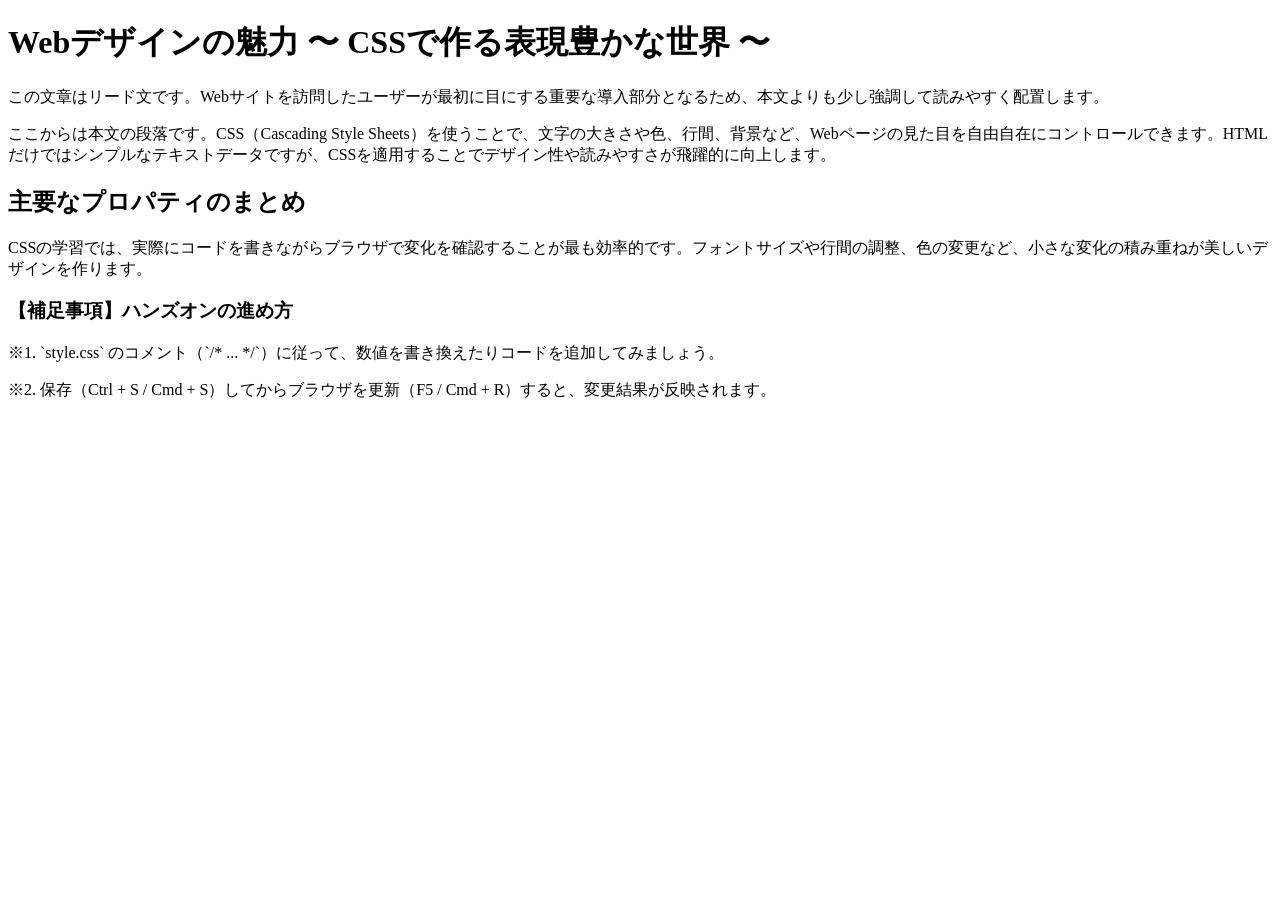
==== index.html @ 1d53bfea "Update index.html" ====
<!DOCTYPE html>
<html lang="ja">
<head>
    <meta charset="UTF-8">
    <meta name="viewport" content="width=device-width, initial-scale=1.0">
  <title>CSS基礎 & テキスト装飾 ハンズオン</title>
  
  <!-- CHAPTER 3: ページにCSSを適用する -->
  <link rel="stylesheet" href="style.css">
</head>
<body>

  <!-- メインコンテンツ領域 -->
  <main class="container">

    <!-- CHAPTER 4-8: 見出しにサブタイトルをつける -->
    <h1 class="main-title">
      Webデザインの魅力
      <span class="subtitle">〜 CSSで作る表現豊かな世界 〜</span>
    </h1>

    <!-- CHAPTER 4-3: 段落のテキストをリード文だけ太字にする -->
    <p class="lead-text">
      この文章はリード文です。Webサイトを訪問したユーザーが最初に目にする重要な導入部分となるため、本文よりも少し強調して読みやすく配置します。
    </p>

    <p class="body-text">
      ここからは本文の段落です。CSS（Cascading Style Sheets）を使うことで、文字の大きさや色、行間、背景など、Webページの見た目を自由自在にコントロールできます。HTMLだけではシンプルなテキストデータですが、CSSを適用することでデザイン性や読みやすさが飛躍的に向上します。
    </p>

    <!-- CHAPTER 4-5: テキストの行揃えを変更する -->
    <h2 class="section-title text-center">主要なプロパティのまとめ</h2>

    <p class="body-text">
      CSSの学習では、実際にコードを書きながらブラウザで変化を確認することが最も効率的です。フォントサイズや行間の調整、色の変更など、小さな変化の積み重ねが美しいデザインを作ります。
    </p>

    <!-- CHAPTER 4-6: 2行目以降を1文字下げる（ぶら下げインデント） -->
    <div class="note-box">
      <h3>【補足事項】ハンズオンの進め方</h3>
      <p class="hanging-indent">※1. `style.css` のコメント（`/* ... */`）に従って、数値を書き換えたりコードを追加してみましょう。</p>
      <p class="hanging-indent">※2. 保存（Ctrl + S / Cmd + S）してからブラウザを更新（F5 / Cmd + R）すると、変更結果が反映されます。</p>
    </div>

  </main>
    
</body>
</html>
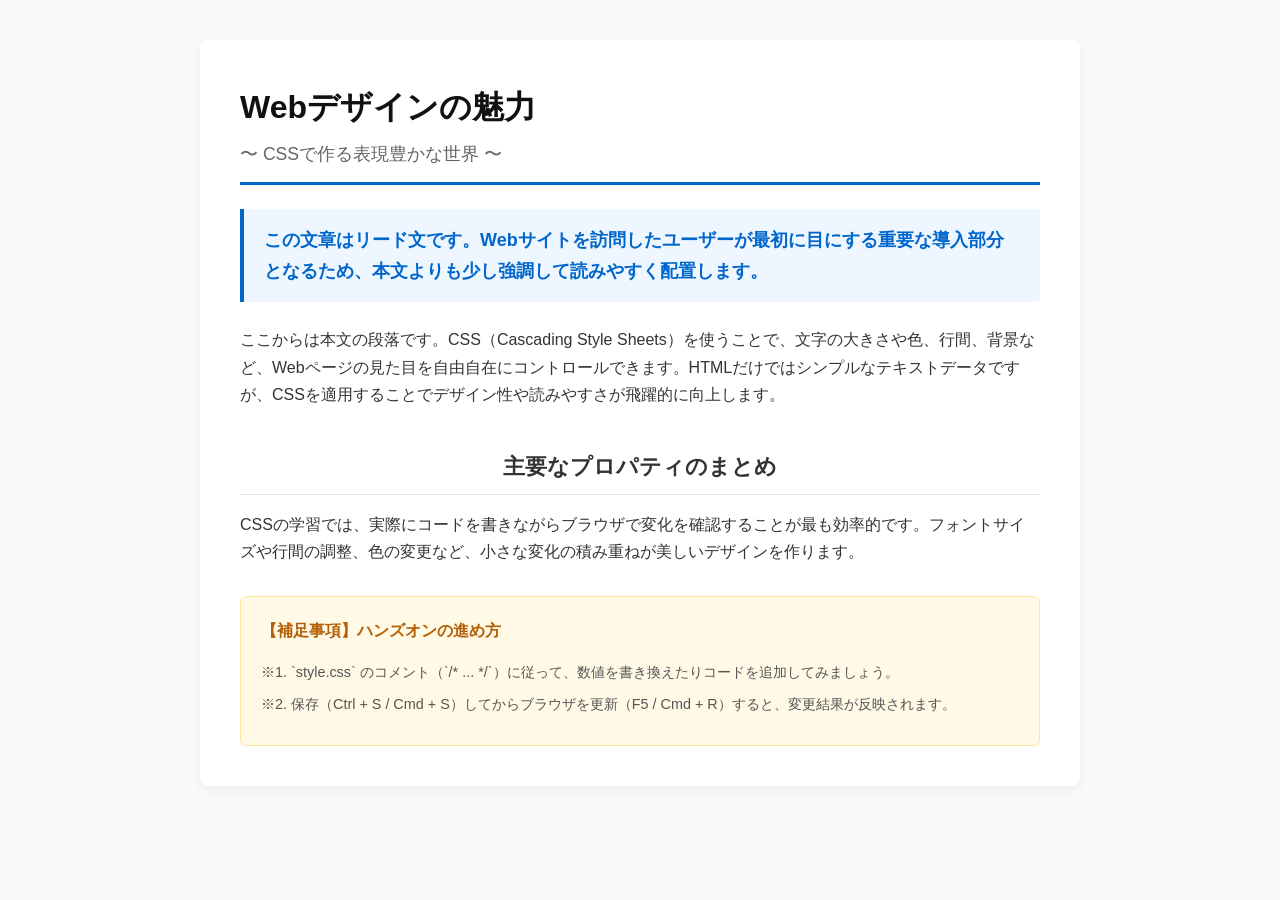
==== commit 5ed5ebb5: "Fix HTML structure and CSS link Updated the HTML structure and linked the CSS file correctly." ====
--- a/index.html
+++ b/index.html
@@ -6,7 +6,7 @@
   <title>CSS基礎 & テキスト装飾 ハンズオン</title>
   
   <!-- CHAPTER 3: ページにCSSを適用する -->
-  <link rel="stylesheet" href="style.css">
+  <link rel="stylesheet" href="./css/style.css">
 </head>
 <body>
 
--- a/css/style.css
+++ b/css/style.css
@@ -0,0 +1,133 @@
+@charset "UTF-8";
+
+/* ==================================================
+   CHAPTER 3: CSSの基礎知識と書式
+   セレクタ { プロパティ: 値; } の形式で記述します。
+   ================================================== */
+
+/* ページ全体の初期設定 */
+body {
+  background-color: #f8f9fa;
+  margin: 0;
+  padding: 40px 20px;
+}
+
+.container {
+  max-width: 800px;
+  margin: 0 auto;
+  background-color: #ffffff;
+  padding: 40px;
+  border-radius: 8px;
+  box-shadow: 0 4px 12px rgba(0, 0, 0, 0.05);
+  
+  /* CHAPTER 4-4: 表示するフォントを設定する */
+  font-family: "Helvetica Neue", Arial, "ヒラギノ角ゴ ProN", "Hiragino Kaku Gothic ProN", メイリオ, Meirio, sans-serif;
+  
+  /* CHAPTER 4-2: 読みやすい行間にする (標準は 1.5 〜 1.8 程度) */
+  line-height: 1.7;
+  
+  /* CHAPTER 4-7: テキスト色を変更する (ベースの文字色) */
+  color: #333333;
+}
+
+
+/* ==================================================
+   CHAPTER 4: テキストの装飾 ハンズオンセクション
+   ================================================== */
+
+/* --------------------------------------------------
+   CHAPTER 4-1: 見出しや本文のフォントサイズを調整する
+   CHAPTER 4-8: 見出しにサブタイトルをつける
+   -------------------------------------------------- */
+.main-title {
+  /* フォントサイズの調整 (remやpxを使用) */
+  font-size: 2rem; /* 32px相当 */
+  margin-top: 0;
+  margin-bottom: 24px;
+  border-bottom: 3px solid #0066cc;
+  padding-bottom: 12px;
+  color: #111111;
+}
+
+/* サブタイトルのスタイル (block化して改行表示) */
+.main-title .subtitle {
+  display: block;             /* 改行して次の行に配置 */
+  font-size: 1.1rem;          /* 親要素より小さく指定 */
+  font-weight: normal;        /* 太字を解除 */
+  color: #666666;             /* CHAPTER 4-7: 色を少し薄く */
+  margin-top: 6px;            /* メインタイトルとの余白 */
+}
+
+
+/* --------------------------------------------------
+   CHAPTER 4-3: 段落のテキストをリード文だけ太字にする
+   -------------------------------------------------- */
+.lead-text {
+  /* リード文のフォントサイズを本文より少し大きく */
+  font-size: 1.125rem;
+  
+  /* フォントの太さを変更 (bold / 700 など) */
+  font-weight: bold;
+  
+  /* CHAPTER 4-7: テキスト色を変更して強調 */
+  color: #0066cc;
+  
+  background-color: #eef6ff;
+  padding: 16px 20px;
+  border-left: 4px solid #0066cc;
+  border-radius: 0 4px 4px 0;
+  margin-bottom: 24px;
+}
+
+.body-text {
+  /* CHAPTER 4-1: 本文のフォントサイズ */
+  font-size: 1rem; /* 16px相当 */
+  margin-bottom: 20px;
+}
+
+
+/* --------------------------------------------------
+   CHAPTER 4-5: テキストの行揃えを変更する
+   -------------------------------------------------- */
+.section-title {
+  font-size: 1.4rem;
+  margin-top: 40px;
+  margin-bottom: 16px;
+  padding-bottom: 8px;
+  border-bottom: 1px solid #e0e0e0;
+}
+
+/* 中央揃え用のクラス */
+.text-center {
+  /* center（中央揃え）、right（右揃え）、left（左揃え） */
+  text-align: center;
+}
+
+
+/* --------------------------------------------------
+   CHAPTER 4-6: 2行目以降を1文字下げる（ぶら下げインデント）
+   -------------------------------------------------- */
+.note-box {
+  background-color: #fff9e6;
+  border: 1px solid #ffe599;
+  padding: 20px;
+  border-radius: 6px;
+  margin-top: 30px;
+}
+
+.note-box h3 {
+  margin-top: 0;
+  font-size: 1rem;
+  color: #b45f06;
+}
+
+/* ぶら下げインデントのテクニック：
+   padding-left で全体を右に寄せ、1行目だけ text-indent で左に戻す */
+.hanging-indent {
+  font-size: 0.9rem;
+  color: #555555;
+  margin: 8px 0;
+  
+  padding-left: 2em;   /* 全体を2文字分右にシフト */
+  text-indent: -2em;   /* 1行目だけ2文字分左に戻す */
+}
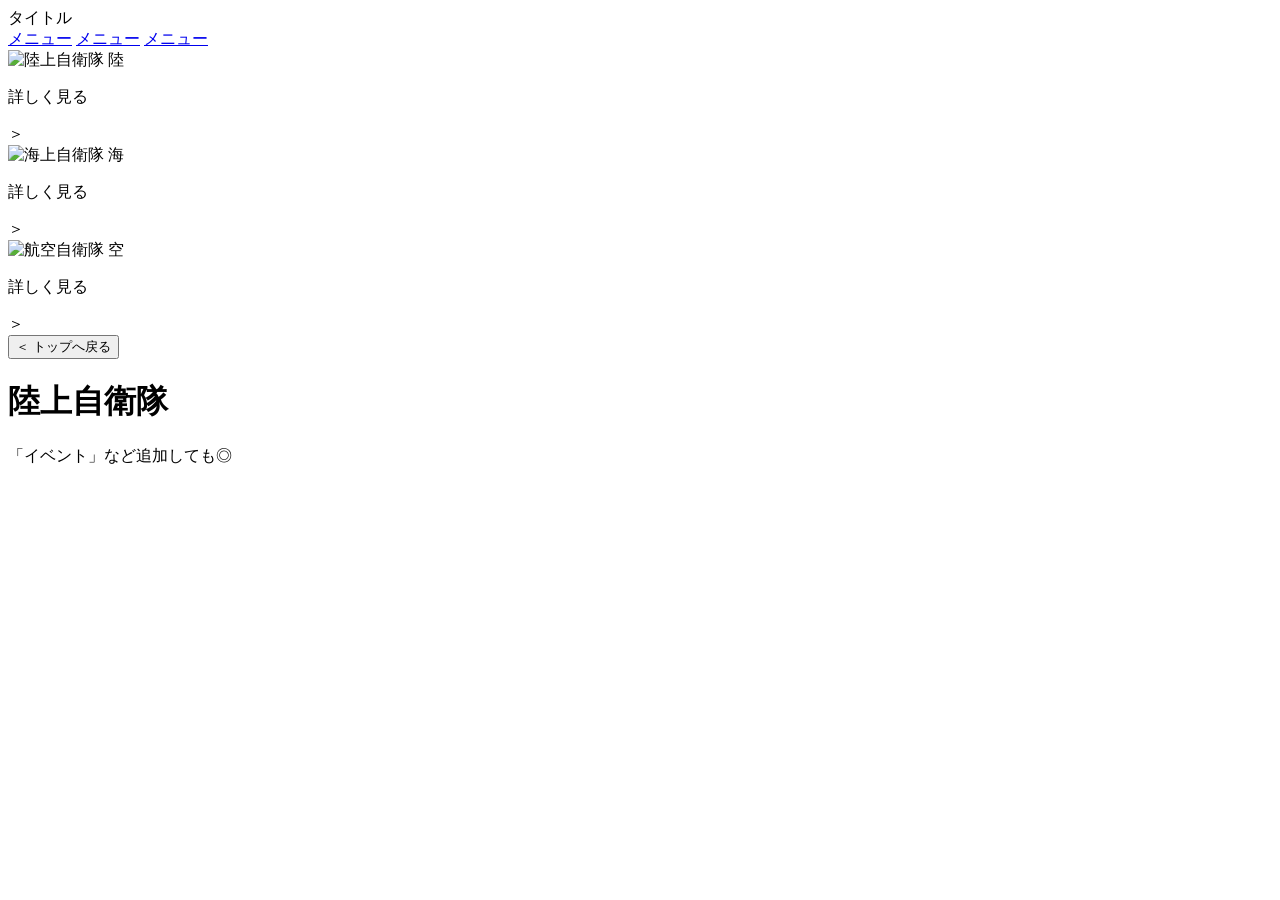
==== commit 6a40d755: "Update index.html トップページとそこから飛べる陸海空のページの形を作った" ====
--- a/index.html
+++ b/index.html
@@ -1,48 +1,71 @@
 <!DOCTYPE html>
 <html lang="ja">
 <head>
-    <meta charset="UTF-8">
-    <meta name="viewport" content="width=device-width, initial-scale=1.0">
-  <title>CSS基礎 & テキスト装飾 ハンズオン</title>
-  
-  <!-- CHAPTER 3: ページにCSSを適用する -->
-  <link rel="stylesheet" href="./css/style.css">
+  <meta charset="UTF-8">
+  <meta name="viewport" content="width=device-width, initial-scale=1.0">
+  <title>自衛隊紹介サイト</title>
+  <link rel="stylesheet" href="style.css">
 </head>
 <body>
 
-  <!-- メインコンテンツ領域 -->
-  <main class="container">
+  <!-- ================= トップページ画面 ================= -->
+  <div id="top-view">
+    <header class="top-header">
+      <div class="site-title">タイトル</div>
+      <nav class="top-nav">
+        <a href="#">メニュー</a>
+        <a href="#">メニュー</a>
+        <a href="#">メニュー</a>
+      </nav>
+    </header>
 
-    <!-- CHAPTER 4-8: 見出しにサブタイトルをつける -->
-    <h1 class="main-title">
-      Webデザインの魅力
-      <span class="subtitle">〜 CSSで作る表現豊かな世界 〜</span>
-    </h1>
+    <main class="split-container">
+      <!-- 陸 -->
+      <div class="split-item" onclick="showDetail('land')">
+        <img src="land.jpg" alt="陸上自衛隊">
+        <span class="kanji kanji-land">陸</span>
+        <div class="hover-overlay">
+          <p class="hover-text">詳しく見る</p>
+          <span class="hover-arrow">＞</span>
+        </div>
+      </div>
 
-    <!-- CHAPTER 4-3: 段落のテキストをリード文だけ太字にする -->
-    <p class="lead-text">
-      この文章はリード文です。Webサイトを訪問したユーザーが最初に目にする重要な導入部分となるため、本文よりも少し強調して読みやすく配置します。
-    </p>
+      <!-- 海 -->
+      <div class="split-item" onclick="showDetail('sea')">
+        <img src="sea.jpg" alt="海上自衛隊">
+        <span class="kanji kanji-sea">海</span>
+        <div class="hover-overlay">
+          <p class="hover-text">詳しく見る</p>
+          <span class="hover-arrow">＞</span>
+        </div>
+      </div>
 
-    <p class="body-text">
-      ここからは本文の段落です。CSS（Cascading Style Sheets）を使うことで、文字の大きさや色、行間、背景など、Webページの見た目を自由自在にコントロールできます。HTMLだけではシンプルなテキストデータですが、CSSを適用することでデザイン性や読みやすさが飛躍的に向上します。
-    </p>
+      <!-- 空 -->
+      <div class="split-item" onclick="showDetail('air')">
+        <img src="air.jpg" alt="航空自衛隊">
+        <span class="kanji kanji-air">空</span>
+        <div class="hover-overlay">
+          <p class="hover-text">詳しく見る</p>
+          <span class="hover-arrow">＞</span>
+        </div>
+      </div>
+    </main>
+  </div>
 
-    <!-- CHAPTER 4-5: テキストの行揃えを変更する -->
-    <h2 class="section-title text-center">主要なプロパティのまとめ</h2>
-
-    <p class="body-text">
-      CSSの学習では、実際にコードを書きながらブラウザで変化を確認することが最も効率的です。フォントサイズや行間の調整、色の変更など、小さな変化の積み重ねが美しいデザインを作ります。
-    </p>
-
-    <!-- CHAPTER 4-6: 2行目以降を1文字下げる（ぶら下げインデント） -->
-    <div class="note-box">
-      <h3>【補足事項】ハンズオンの進め方</h3>
-      <p class="hanging-indent">※1. `style.css` のコメント（`/* ... */`）に従って、数値を書き換えたりコードを追加してみましょう。</p>
-      <p class="hanging-indent">※2. 保存（Ctrl + S / Cmd + S）してからブラウザを更新（F5 / Cmd + R）すると、変更結果が反映されます。</p>
+  <!-- ================= 詳細ページ画面（初期状態は非表示） ================= -->
+  <div id="detail-view" class="hidden">
+    <div class="detail-banner" id="detail-banner">
+      <button class="back-btn" onclick="showTop()">＜ トップへ戻る</button>
+      <h1 class="detail-title" id="detail-title">陸上自衛隊</h1>
     </div>
 
-  </main>
-    
+    <div class="cards-container" id="cards-container">
+      <!-- JavaScriptでここに3枚のカードが自動生成されます -->
+    </div>
+
+    <p class="bottom-note">「イベント」など追加しても◎</p>
+  </div>
+
+  <script src="script.js"></script>
 </body>
 </html>
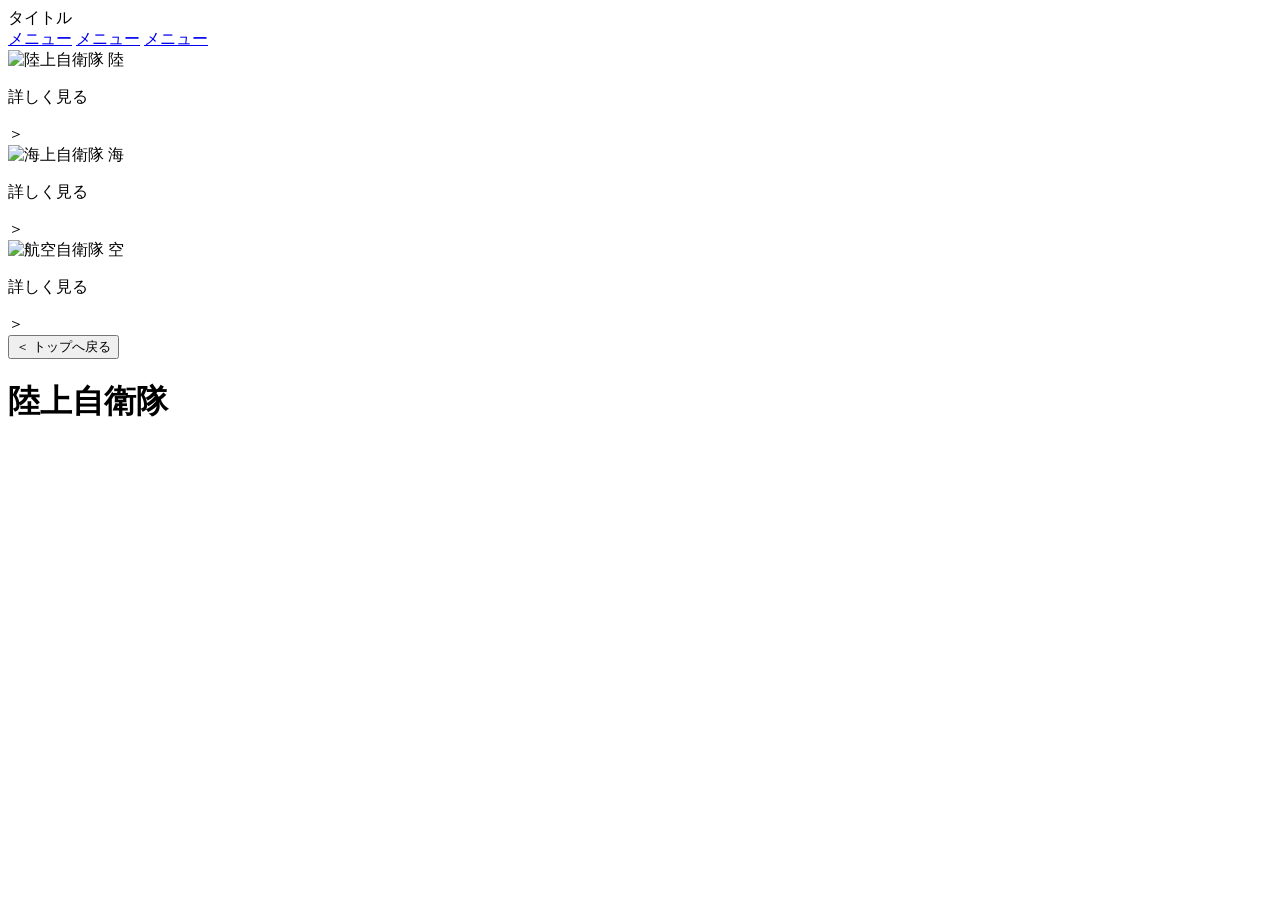
==== commit 00179e5d: "Update index.html" ====
--- a/index.html
+++ b/index.html
@@ -63,8 +63,6 @@
       <!-- JavaScriptでここに3枚のカードが自動生成されます -->
     </div>
 
-    <p class="bottom-note">「イベント」など追加しても◎</p>
-  </div>
 
   <script src="script.js"></script>
 </body>
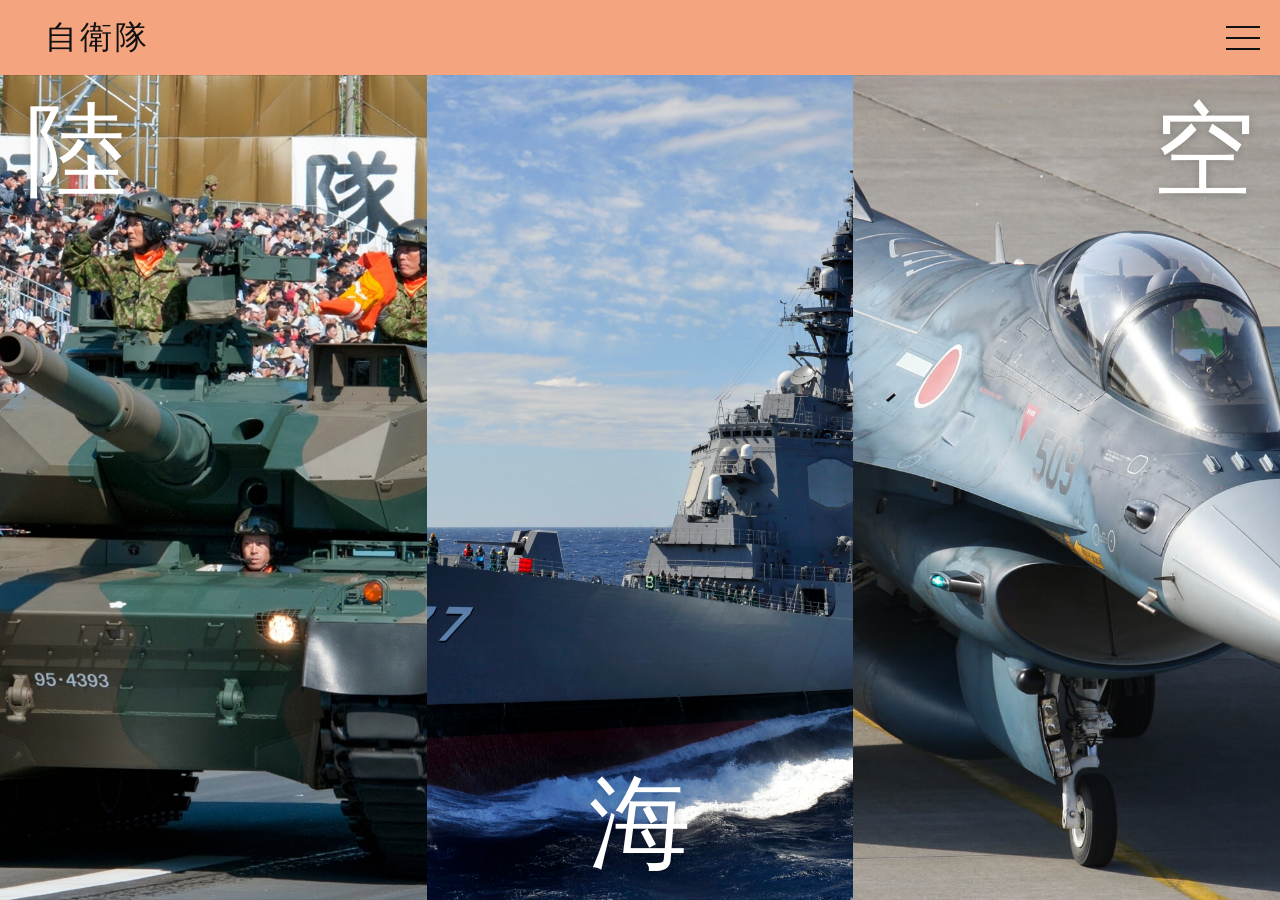
==== commit cf4834da: "階層構造を整理" ====
--- a/index.html
+++ b/index.html
@@ -8,21 +8,40 @@
 </head>
 <body>
 
+  <!-- ================= 共通：ハンバーガーメニュー（トップ・詳細ページ共通） ================= -->
+
+  <!-- ハンバーガーボタン（右上に配置。開くと×印に変形してパネル上に残る） -->
+  <button class="hamburger" id="js-hamburger" type="button"
+          aria-label="メニューを開く" aria-expanded="false" aria-controls="js-panel">
+    <span></span>
+    <span></span>
+    <span></span>
+  </button>
+
+  <!-- メニューを開いたときに背面を暗くする幕 -->
+  <div class="menu-backdrop" id="js-backdrop"></div>
+
+  <!-- 右からスライドして出るパネル -->
+  <nav class="side-panel" id="js-panel" aria-hidden="true" aria-label="メインメニュー">
+    <p class="panel-title">メニュー</p>
+    <div class="panel-body">
+      <a href="#" class="panel-home" id="js-menu-home">ホーム</a>
+      <!-- 陸・海・空の項目は script.js の pageData から自動生成されます -->
+      <ul class="panel-groups" id="js-menu-groups"></ul>
+    </div>
+  </nav>
+
+
   <!-- ================= トップページ画面 ================= -->
   <div id="top-view">
     <header class="top-header">
-      <div class="site-title">タイトル</div>
-      <nav class="top-nav">
-        <a href="#">メニュー</a>
-        <a href="#">メニュー</a>
-        <a href="#">メニュー</a>
-      </nav>
+      <div class="site-title">自衛隊</div>
     </header>
 
     <main class="split-container">
       <!-- 陸 -->
       <div class="split-item" onclick="showDetail('land')">
-        <img src="land.jpg" alt="陸上自衛隊">
+        <img src="img/land.jpg" alt="陸上自衛隊">
         <span class="kanji kanji-land">陸</span>
         <div class="hover-overlay">
           <p class="hover-text">詳しく見る</p>
@@ -32,7 +51,7 @@
 
       <!-- 海 -->
       <div class="split-item" onclick="showDetail('sea')">
-        <img src="sea.jpg" alt="海上自衛隊">
+        <img src="img/sea.jpg" alt="海上自衛隊">
         <span class="kanji kanji-sea">海</span>
         <div class="hover-overlay">
           <p class="hover-text">詳しく見る</p>
@@ -42,7 +61,7 @@
 
       <!-- 空 -->
       <div class="split-item" onclick="showDetail('air')">
-        <img src="air.jpg" alt="航空自衛隊">
+        <img src="img/sky.jpg" alt="航空自衛隊">
         <span class="kanji kanji-air">空</span>
         <div class="hover-overlay">
           <p class="hover-text">詳しく見る</p>
--- a/style.css
+++ b/style.css
@@ -0,0 +1,471 @@
+/* 基本設定・明朝体ベース */
+* {
+  box-sizing: border-box;
+  margin: 0;
+  padding: 0;
+}
+
+body {
+  font-family: "游明朝", "Yu Mincho", "Hiragino Mincho ProN", serif;
+  color: #111;
+  background-color: #fff;
+}
+
+.hidden {
+  display: none !important;
+}
+
+/* メニューを開いている間は背面をスクロールさせない */
+body.menu-open {
+  overflow: hidden;
+}
+
+/* ================= ハンバーガーメニュー（共通） ================= */
+
+/* ボタン：右上に固定位置（ページと一緒にスクロールする）。
+   高さはタイトルバー（75px）に揃える */
+.hamburger {
+  position: absolute;
+  top: 0;
+  right: 0;
+  width: 75px;
+  height: 75px;
+  background: none;
+  border: none;
+  cursor: pointer;
+  z-index: 1100; /* 幕・パネルよりも手前 */
+  -webkit-tap-highlight-color: transparent;
+}
+
+.hamburger span {
+  display: block;
+  position: absolute;
+  left: 50%;
+  width: 34px;
+  height: 2px;
+  margin-left: -17px;
+  background-color: #111;
+  transition: top 0.3s, transform 0.3s, opacity 0.3s, background-color 0.3s;
+}
+
+.hamburger span:nth-child(1) { top: calc(50% - 12px); }
+.hamburger span:nth-child(2) { top: calc(50% - 1px); }
+.hamburger span:nth-child(3) { top: calc(50% + 10px); }
+
+/* 開いたとき：×印へ変形（白いパネルの上なので黒） */
+.hamburger.is-active span:nth-child(1) {
+  top: calc(50% - 1px);
+  transform: rotate(45deg);
+}
+.hamburger.is-active span:nth-child(2) {
+  opacity: 0;
+}
+.hamburger.is-active span:nth-child(3) {
+  top: calc(50% - 1px);
+  transform: rotate(-45deg);
+}
+
+/* 詳細ページでは暗いバナー上に置かれるので、線を白にする */
+body.is-detail .hamburger span {
+  background-color: #fff;
+}
+body.is-detail .hamburger.is-active span {
+  background-color: #111;
+}
+
+/* 背面を暗くする幕 */
+.menu-backdrop {
+  position: fixed;
+  inset: 0;
+  background-color: rgba(0, 0, 0, 0.45);
+  opacity: 0;
+  visibility: hidden;
+  transition: opacity 0.4s ease, visibility 0s linear 0.4s;
+  z-index: 900;
+}
+
+.menu-backdrop.is-open {
+  opacity: 1;
+  visibility: visible;
+  transition: opacity 0.4s ease, visibility 0s;
+}
+
+/* 右からスライドして出るパネル */
+.side-panel {
+  --panel-pad: 34px;   /* パネルの左右余白 */
+  --home-col: 124px;   /* 「ホーム」の列幅 */
+  position: fixed;
+  top: 0;
+  right: 0;
+  height: 100%;
+  width: clamp(400px, 34vw, 520px);
+  background-color: #fff;
+  box-shadow: -4px 0 20px rgba(0, 0, 0, 0.25);
+  overflow-y: auto;
+  transform: translateX(100%);
+  visibility: hidden;
+  transition: transform 0.4s ease, visibility 0s linear 0.4s;
+  z-index: 1000;
+}
+
+.side-panel.is-open {
+  transform: translateX(0);
+  visibility: visible;
+  transition: transform 0.4s ease, visibility 0s;
+}
+
+/* 「メニュー」見出し：タイトルバーと同じ高さの行に置く */
+.panel-title {
+  height: 75px;
+  display: flex;
+  align-items: center;
+  padding-left: calc(var(--panel-pad) + var(--home-col));
+  font-size: 26px;
+  letter-spacing: 0.1em;
+}
+
+.panel-body {
+  display: flex;
+  align-items: flex-start;
+  padding: 25px var(--panel-pad) 40px;
+}
+
+.panel-body a {
+  color: #111;
+  text-decoration: none;
+  transition: opacity 0.2s;
+}
+
+.panel-body a:hover {
+  opacity: 0.55;
+}
+
+.panel-home {
+  flex: 0 0 var(--home-col);
+  font-size: 20px;
+  line-height: 1.9;
+}
+
+.panel-groups {
+  list-style: none;
+  flex: 1;
+}
+
+/* 1つの隊：左に隊名、右に 活動／組織／歴史 を縦並び */
+.panel-group {
+  display: grid;
+  grid-template-columns: 175px 1fr;
+  margin-bottom: 26px;
+}
+
+.group-name {
+  font-size: 20px;
+  line-height: 1.9;
+}
+
+.sub-list {
+  list-style: none;
+}
+
+.sub-list a {
+  font-size: 20px;
+  line-height: 2.1;
+}
+
+/* ================= トップページ ================= */
+.top-header {
+  height: 75px;
+}
+
+.site-title {
+  background-color: #f4a57f;
+  height: 75px;
+  display: flex;
+  align-items: center;
+  padding-left: 45px;
+  padding-right: 90px; /* ハンバーガーボタンと重ならないように */
+  font-size: 32px;
+  letter-spacing: 0.1em;
+}
+
+/* 3分割エリア */
+.split-container {
+  position: relative;
+  z-index: 0;        /* 独立した重なり順の枠にして、ホバー中の画像がバーより手前に出ないようにする */
+  display: flex;
+  width: 100%;
+  height: calc(100vh - 75px);
+  /* 画面全体の高さからタイトルバー分を引く */
+  min-height: 450px;
+  overflow: hidden;  /* 拡大した画像・シャドウをここで切り取る（タイトルバーに被らない） */
+}
+
+.split-item {
+  position: relative;
+  flex: 1;
+  overflow: hidden;
+  cursor: pointer;
+  z-index: 1;
+  /* ホバーを外したとき、縮み終わるまで手前に残す */
+  transition: transform 0.35s ease, box-shadow 0.35s ease, z-index 0s linear 0.35s;
+}
+
+.split-item img {
+  display: block; /* 画像の下に出る隙間（インライン要素の余白）を防ぐ */
+  width: 100%;
+  height: 100%;
+  object-fit: cover;
+  transition: transform 0.5s ease;
+}
+
+/* 「陸」「海」「空」の文字配置 */
+.kanji {
+  position: absolute;
+  color: #fff;
+  font-size: clamp(60px, 8vw, 110px);
+  line-height: 1;
+  z-index: 2;
+  transition: opacity 0.3s ease;
+  text-shadow: 0 2px 10px rgba(0, 0, 0, 0.2);
+}
+
+.kanji-land {
+  top: 25px;
+  left: 25px;
+}
+
+.kanji-sea {
+  bottom: 25px;
+  left: 50%;
+  transform: translateX(-50%);
+}
+
+.kanji-air {
+  top: 25px;
+  right: 25px;
+}
+
+/* ホバー時のエフェクト：画像＋黒フィルターごと少し大きくして手前に浮かせる */
+.hover-overlay {
+  position: absolute;
+  inset: 0;
+  background-color: rgba(0, 0, 0, 0.45);
+  display: flex;
+  flex-direction: column;
+  justify-content: center;
+  align-items: center;
+  color: #fff;
+  opacity: 0;
+  transition: opacity 0.3s ease;
+  z-index: 3;
+}
+
+.split-item:hover {
+  z-index: 10;                         /* 隣の画像より手前へ */
+  transform: scale(1.05);              /* 画像と黒フィルターを含めて少し拡大 */
+  box-shadow: 0 0 36px 8px rgba(0, 0, 0, 0.6); /* 隣の画像に落ちる影 */
+  transition: transform 0.35s ease, box-shadow 0.35s ease, z-index 0s;
+}
+
+.split-item:hover .hover-overlay {
+  opacity: 1;
+}
+
+.split-item:hover img {
+  transform: scale(1.04);
+  /* わずかにズーム */
+}
+
+.split-item:hover .kanji {
+  opacity: 0.35;
+  /* ホバー時に背面の漢字を少し薄くする */
+}
+
+.hover-text {
+  font-size: 26px;
+  letter-spacing: 0.1em;
+  margin-bottom: 12px;
+}
+
+.hover-arrow {
+  font-size: 42px;
+  font-family: sans-serif;
+  font-weight: 300;
+}
+
+/* ================= 詳細ページ（3枚目の画像） ================= */
+.detail-banner {
+  position: relative;
+  height: 220px;
+  background-size: cover;
+  background-position: center;
+  display: flex;
+  align-items: center;
+  justify-content: flex-end;
+  padding-right: 8%;
+}
+
+/* バナー画像を少し暗くして白文字を見やすくする */
+.detail-banner::before {
+  content: "";
+  position: absolute;
+  inset: 0;
+  background-color: rgba(0, 0, 0, 0.45);
+}
+
+.detail-title {
+  position: relative;
+  z-index: 1;
+  color: #fff;
+  font-size: clamp(36px, 5vw, 60px);
+  font-weight: normal;
+  letter-spacing: 0.1em;
+}
+
+.back-btn {
+  position: absolute;
+  top: 20px;
+  left: 25px;
+  z-index: 2;
+  background: rgba(255, 255, 255, 0.85);
+  border: none;
+  padding: 8px 16px;
+  font-family: inherit;
+  font-size: 14px;
+  cursor: pointer;
+  border-radius: 4px;
+  transition: background 0.2s;
+}
+
+.back-btn:hover {
+  background: #fff;
+}
+
+/* 3つのカードレイアウト */
+.cards-container {
+  display: flex;
+  justify-content: center;
+  flex-wrap: wrap;
+  gap: 45px;
+  padding: 60px 20px 40px;
+  max-width: 1100px;
+  margin: 0 auto;
+}
+
+.info-card {
+  width: 280px;
+  height: 310px;
+  background: #fff;
+  border-radius: 42px;
+  /* 大きめの角丸 */
+  box-shadow: 0 4px 16px rgba(0, 0, 0, 0.18);
+  padding: 35px 25px;
+  display: flex;
+  flex-direction: column;
+  align-items: center;
+  position: relative;
+}
+
+.info-card h2 {
+  font-size: 32px;
+  font-weight: normal;
+  margin-bottom: 35px;
+}
+
+.info-card p {
+  font-size: 18px;
+  color: #333;
+}
+
+.card-detail-btn {
+  position: absolute;
+  bottom: 30px;
+  right: 30px;
+  border: 1px solid #444;
+  background: #fff;
+  color: #111;
+  text-decoration: none;
+  padding: 8px 16px;
+  font-size: 20px;
+  transition: background 0.2s, color 0.2s;
+}
+
+.card-detail-btn:hover {
+  background: #111;
+  color: #fff;
+}
+
+.bottom-note {
+  text-align: center;
+  font-size: 16px;
+  color: #333;
+  padding-bottom: 50px;
+}
+
+/* スマホ・タブレット表示用の調整 */
+@media (max-width: 768px) {
+  .split-container {
+    flex-direction: column;
+    height: auto;
+    min-height: 0;
+  }
+
+  /* flex: 1 のままだと高さが画像の元サイズ任せになり隙間の原因になるため、
+     高さを固定して縦にぴったり並べる */
+  .split-item {
+    flex: none;
+    height: 240px;
+  }
+
+  .detail-banner {
+    justify-content: center;
+    padding-right: 0;
+  }
+
+  /* メニューパネルは縦積みレイアウトに */
+  .side-panel {
+    --panel-pad: 24px;
+    width: min(86vw, 380px);
+  }
+
+  .panel-title {
+    padding-left: var(--panel-pad);
+    font-size: 22px;
+  }
+
+  .panel-body {
+    flex-direction: column;
+    padding-top: 10px;
+  }
+
+  .panel-home {
+    flex: none;
+    margin-bottom: 18px;
+  }
+
+  .panel-groups {
+    width: 100%;
+  }
+
+  .panel-group {
+    grid-template-columns: 8em 1fr;
+    margin-bottom: 22px;
+  }
+
+  .site-title {
+    font-size: 26px;
+    padding-left: 24px;
+  }
+}
+
+/* 動きを減らす設定のユーザーにはアニメーションを抑える */
+@media (prefers-reduced-motion: reduce) {
+  .side-panel,
+  .menu-backdrop,
+  .hamburger span,
+  .split-item,
+  .split-item img {
+    transition-duration: 0s !important;
+    transition-delay: 0s !important;
+  }
+}
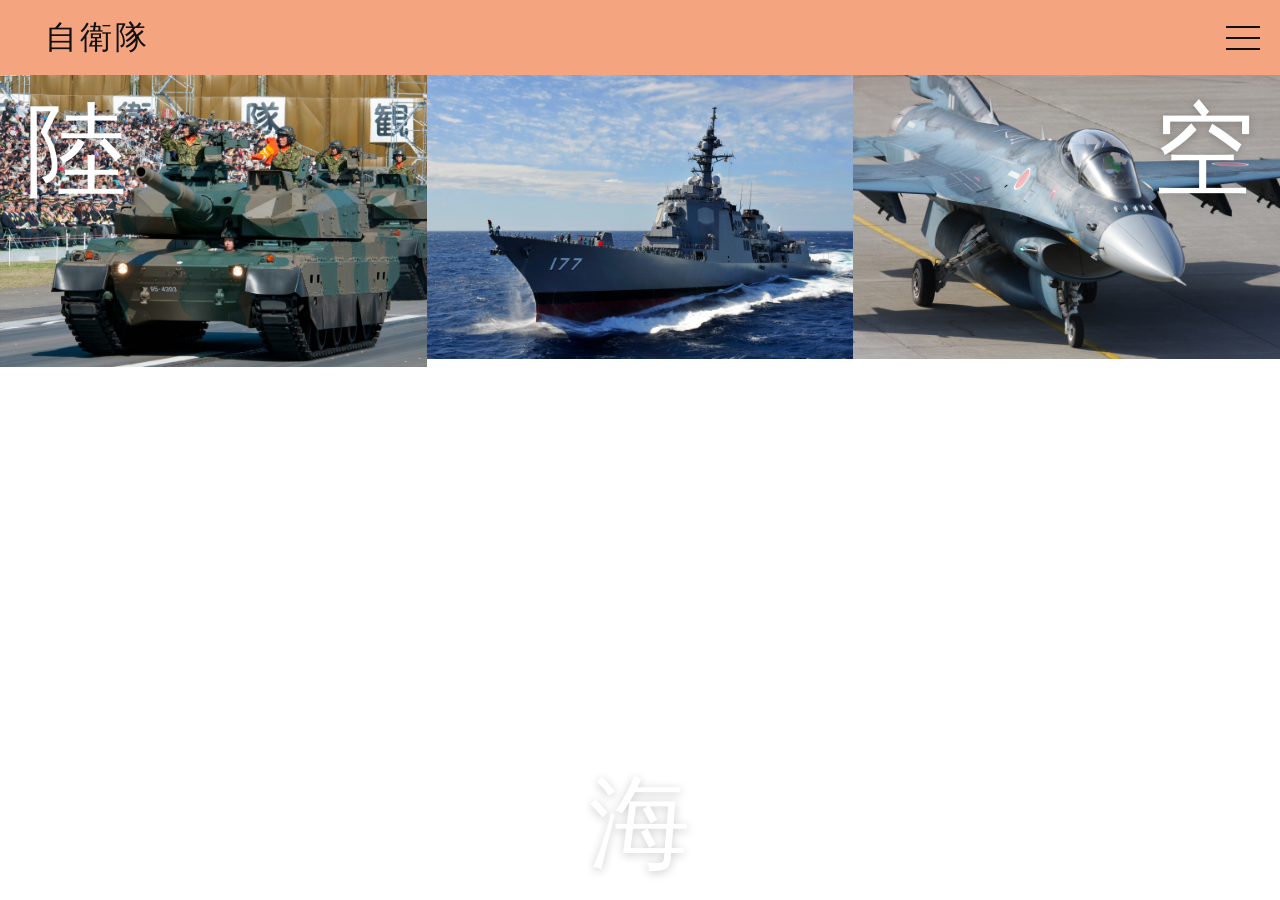
==== commit e40a6f81: "ハンバーガーメニュー不具合修正とホバー効果の動作改善、メニュー表示の改善" ====
--- a/index.html
+++ b/index.html
@@ -39,33 +39,44 @@
     </header>
 
     <main class="split-container">
+      <!--
+        .split-item  … クリック・ホバーを受け取る「動かない枠」（重なり順もここで管理）
+        .split-inner … 実際に拡大する画像・黒フィルター・漢字をまとめた層
+      -->
+
       <!-- 陸 -->
       <div class="split-item" onclick="showDetail('land')">
-        <img src="img/land.jpg" alt="陸上自衛隊">
-        <span class="kanji kanji-land">陸</span>
-        <div class="hover-overlay">
-          <p class="hover-text">詳しく見る</p>
-          <span class="hover-arrow">＞</span>
+        <div class="split-inner">
+          <img src="img/land.jpg" alt="陸上自衛隊">
+          <span class="kanji kanji-land">陸</span>
+          <div class="hover-overlay">
+            <p class="hover-text">詳しく見る</p>
+            <span class="hover-arrow">＞</span>
+          </div>
         </div>
       </div>
 
       <!-- 海 -->
       <div class="split-item" onclick="showDetail('sea')">
-        <img src="img/sea.jpg" alt="海上自衛隊">
-        <span class="kanji kanji-sea">海</span>
-        <div class="hover-overlay">
-          <p class="hover-text">詳しく見る</p>
-          <span class="hover-arrow">＞</span>
+        <div class="split-inner">
+          <img src="img/sea.jpg" alt="海上自衛隊">
+          <span class="kanji kanji-sea">海</span>
+          <div class="hover-overlay">
+            <p class="hover-text">詳しく見る</p>
+            <span class="hover-arrow">＞</span>
+          </div>
         </div>
       </div>
 
       <!-- 空 -->
       <div class="split-item" onclick="showDetail('air')">
-        <img src="img/sky.jpg" alt="航空自衛隊">
-        <span class="kanji kanji-air">空</span>
-        <div class="hover-overlay">
-          <p class="hover-text">詳しく見る</p>
-          <span class="hover-arrow">＞</span>
+        <div class="split-inner">
+          <img src="img/sky.jpg" alt="航空自衛隊">
+          <span class="kanji kanji-air">空</span>
+          <div class="hover-overlay">
+            <p class="hover-text">詳しく見る</p>
+            <span class="hover-arrow">＞</span>
+          </div>
         </div>
       </div>
     </main>
@@ -81,7 +92,7 @@
     <div class="cards-container" id="cards-container">
       <!-- JavaScriptでここに3枚のカードが自動生成されます -->
     </div>
-
+  </div>
 
   <script src="script.js"></script>
 </body>
